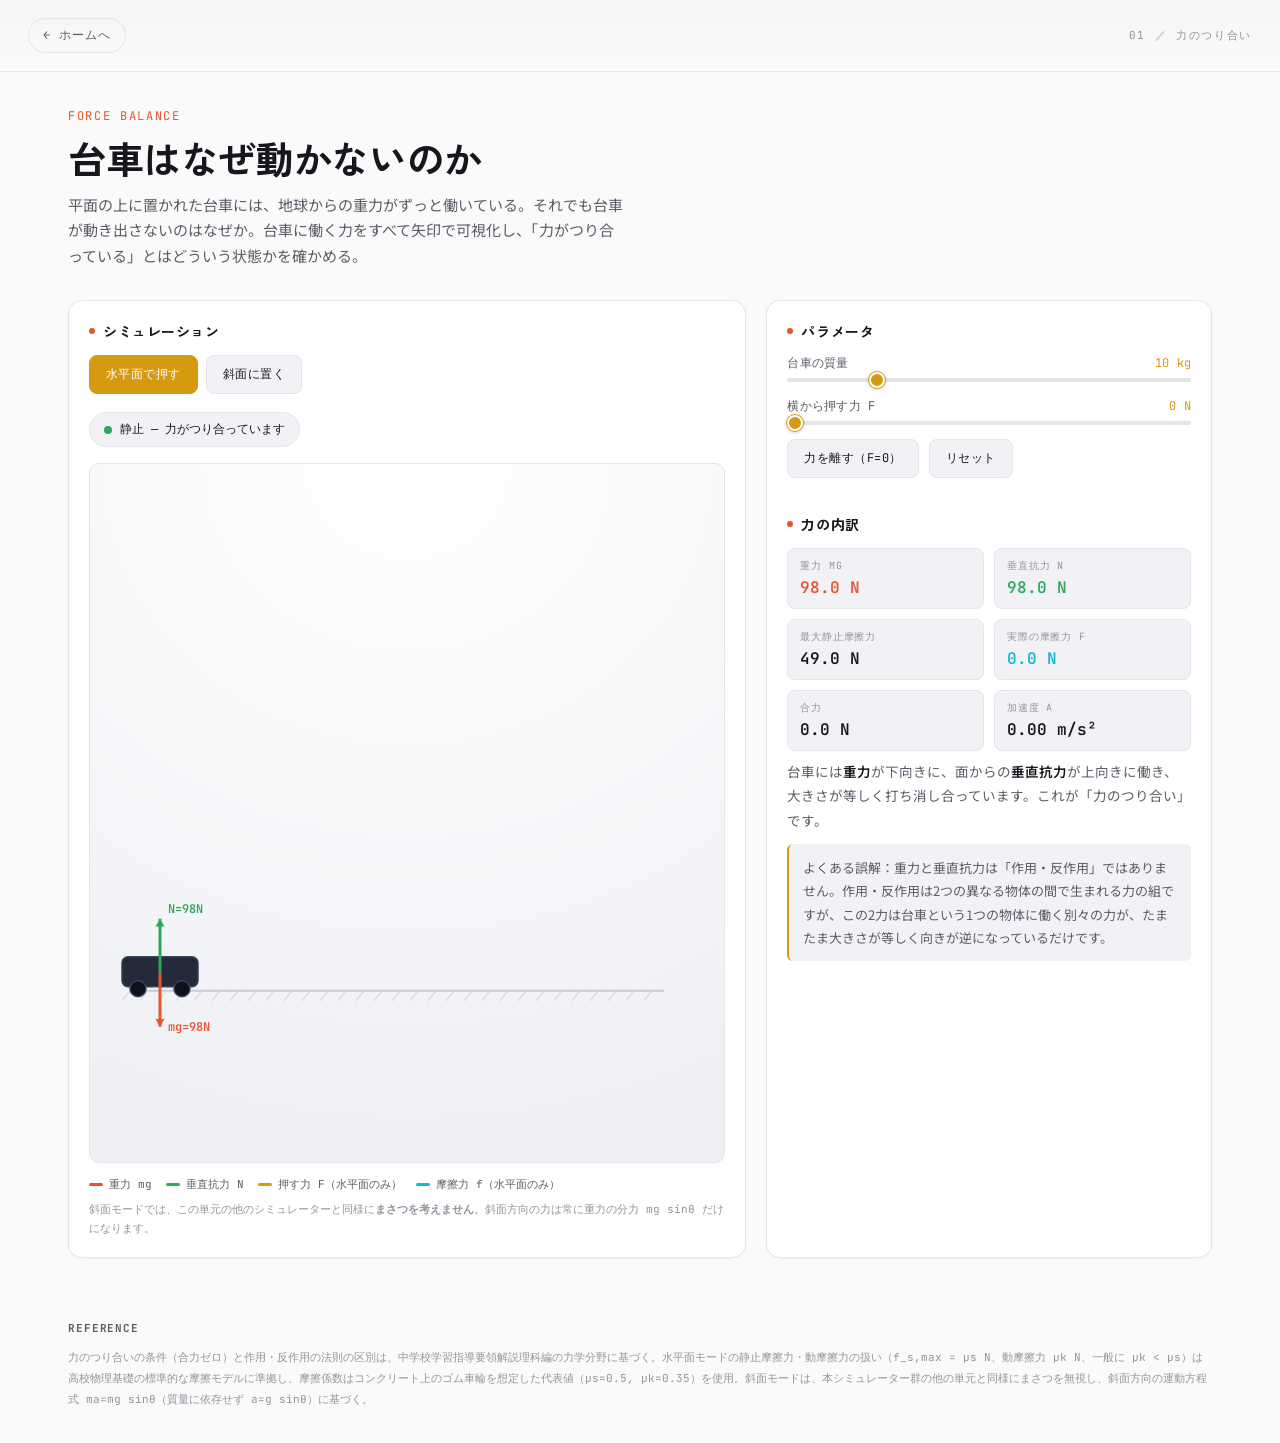
==== cart.html @ 37920cf5 "Add files via upload" ====
<!DOCTYPE html>
<html lang="ja">
<head>
<meta charset="UTF-8">
<meta name="viewport" content="width=device-width, initial-scale=1.0, viewport-fit=cover">
<link rel="manifest" href="manifest.json">
<link rel="icon" href="icons/favicon-32.png" sizes="32x32" type="image/png">
<link rel="icon" href="icons/favicon-16.png" sizes="16x16" type="image/png">
<link rel="apple-touch-icon" href="icons/apple-touch-icon.png">
<meta name="theme-color" content="#0a0e15">
<meta name="mobile-web-app-capable" content="yes">
<meta name="apple-mobile-web-app-capable" content="yes">
<meta name="apple-mobile-web-app-status-bar-style" content="black-translucent">
<meta name="apple-mobile-web-app-title" content="力のはたらき">
<title>台車はなぜ動かないのか ― 力のつり合い</title>
<link rel="preconnect" href="https://fonts.googleapis.com">
<link href="https://fonts.googleapis.com/css2?family=Zen+Kaku+Gothic+New:wght@500;700;900&family=Noto+Sans+JP:wght@400;500;700&family=JetBrains+Mono:wght@400;500&display=swap" rel="stylesheet">
<link rel="stylesheet" href="styles.css">
<style>
  :root{--accent:var(--force);}
  #stage{width:100%;height:680px;}
  .modebar{display:flex;gap:8px;margin-bottom:18px;}
  .statebadge{
    display:inline-flex;align-items:center;gap:8px;font-family:var(--font-mono);
    font-size:12px;padding:8px 14px;border-radius:100px;border:1px solid var(--border);
    background:var(--bg-panel-2);margin-bottom:16px;
  }
  .statebadge .lamp{width:8px;height:8px;border-radius:50%;background:var(--normal);}
  .statebadge.moving .lamp{background:var(--force);animation:blink 1s infinite;}
  @keyframes blink{50%{opacity:.3;}}
</style>
</head>
<body>

<div class="topbar">
  <a class="back" href="index.html">← ホームへ</a>
  <span class="unit-title">01 ／ 力のつり合い</span>
</div>

<div class="sim-header">
  <span class="eyebrow">Force Balance</span>
  <h1>台車はなぜ動かないのか</h1>
  <p>平面の上に置かれた台車には、地球からの重力がずっと働いている。それでも台車が動き出さないのはなぜか。台車に働く力をすべて矢印で可視化し、「力がつり合っている」とはどういう状態かを確かめる。</p>
</div>

<div class="layout">
  <div class="panel">
    <h2><span class="dot"></span>シミュレーション</h2>
    <div class="modebar">
      <button class="btn active" id="modeFlat">水平面で押す</button>
      <button class="btn" id="modeSlope">斜面に置く</button>
    </div>
    <div id="stateBadge" class="statebadge"><span class="lamp"></span><span id="stateText">静止 ― 力がつり合っています</span></div>
    <div class="stage"><canvas id="stage"></canvas></div>
    <div class="legend" style="margin-top:14px;">
      <div class="item"><span class="sw" style="background:var(--force);"></span>重力 mg</div>
      <div class="item"><span class="sw" style="background:var(--normal);"></span>垂直抗力 N</div>
      <div class="item"><span class="sw" style="background:var(--highlight);"></span>押す力 F（水平面のみ）</div>
      <div class="item"><span class="sw" style="background:var(--velocity);"></span>摩擦力 f（水平面のみ）</div>
    </div>
    <p style="font-family:var(--font-mono);font-size:11px;color:var(--text-faint);margin-top:8px;line-height:1.7;">
      斜面モードでは、この単元の他のシミュレーターと同様に<strong>まさつを考えません</strong>。斜面方向の力は常に重力の分力 mg sinθ だけになります。
    </p>
  </div>

  <div class="panel">
    <h2><span class="dot"></span>パラメータ</h2>
    <div class="controls">
      <div class="control">
        <label>台車の質量 <span class="val"><span id="massVal">10</span> kg</span></label>
        <input type="range" id="mass" min="2" max="40" value="10" step="1">
      </div>
      <div class="control" id="forceCtl">
        <label>横から押す力 F <span class="val"><span id="forceVal">0</span> N</span></label>
        <input type="range" id="force" min="0" max="200" value="0" step="1">
      </div>
    </div>
    <div class="btnrow" id="flatBtnRow" style="margin-top:14px;">
      <button class="btn" id="releaseForceBtn">力を離す（F=0）</button>
      <button class="btn" id="flatResetBtn">リセット</button>
    </div>
    <div class="controls" style="margin-top:14px;">
      <div class="control" id="angleCtl" style="display:none;">
        <label>斜面の角度 θ <span class="val"><span id="angleVal">30</span>°</span></label>
        <input type="range" id="angle" min="5" max="40" value="30" step="1">
      </div>
      <div class="control" id="slopeSubCtl" style="display:none;">
        <label>斜面のシナリオ</label>
        <div class="btnrow">
          <button class="btn active" id="subDown">下り坂（静止から放す）</button>
          <button class="btn" id="subUp">上り坂（勢いをつけて打ち出す）</button>
        </div>
      </div>
      <div class="control" id="pushCtl" style="display:none;">
        <label>打ち出す速さ <span class="val"><span id="pushVal">3.0</span> m/s</span></label>
        <input type="range" id="pushSpeed" min="0.5" max="6" value="3" step="0.1">
      </div>
    </div>
    <div class="btnrow" id="slopeBtnRow" style="display:none;margin-top:14px;">
      <button class="btn primary" id="releaseBtn">放す</button>
      <button class="btn" id="slopeResetBtn">リセット</button>
    </div>

    <h2 style="margin-top:22px;"><span class="dot"></span>力の内訳</h2>
    <div class="readout">
      <div class="item"><div class="k">重力 mg</div><div class="v force" id="rW">0 N</div></div>
      <div class="item"><div class="k">垂直抗力 N</div><div class="v normal" id="rN">0 N</div></div>
      <div class="item"><div class="k">最大静止摩擦力</div><div class="v" id="rFsMax">0 N</div></div>
      <div class="item"><div class="k">実際の摩擦力 f</div><div class="v velocity" id="rF">0 N</div></div>
      <div class="item"><div class="k">合力</div><div class="v" id="rNet">0 N</div></div>
      <div class="item"><div class="k">加速度 a</div><div class="v" id="rA">0.00 m/s²</div></div>
    </div>

    <div class="explain" id="explainText">
      台車には<strong>重力</strong>が下向きに、面からの<strong>垂直抗力</strong>が上向きに働き、大きさが等しく打ち消し合っています。これが「力のつり合い」です。
      <div class="note">よくある誤解：重力と垂直抗力は「作用・反作用」ではありません。作用・反作用は<strong>2つの異なる物体</strong>の間で生まれる力の組ですが、この2力は<strong>台車という1つの物体</strong>に働く別々の力が、たまたま大きさが等しく向きが逆になっているだけです。</div>
    </div>
  </div>
</div>

<footer class="source">
  <h3>Reference</h3>
  力のつり合いの条件（合力ゼロ）と作用・反作用の法則の区別は、中学校学習指導要領解説理科編の力学分野に基づく。水平面モードの静止摩擦力・動摩擦力の扱い（f_s,max = μs N、動摩擦力 μk N、一般に μk &lt; μs）は高校物理基礎の標準的な摩擦モデルに準拠し、摩擦係数はコンクリート上のゴム車輪を想定した代表値（μs=0.5, μk=0.35）を使用。斜面モードは、本シミュレーター群の他の単元と同様にまさつを無視し、斜面方向の運動方程式 ma=mg sinθ（質量に依存せず a=g sinθ）に基づく。
</footer>

<script>
const canvas=document.getElementById('stage');
const ctx=canvas.getContext('2d');
function resize(){
  const r=canvas.parentElement.getBoundingClientRect();
  canvas.width=r.width*devicePixelRatio; canvas.height=r.height*devicePixelRatio;
  canvas.style.width=r.width+'px'; canvas.style.height=r.height+'px';
  ctx.setTransform(devicePixelRatio,0,0,devicePixelRatio,0,0);
}
window.addEventListener('resize',resize);

const massEl=document.getElementById('mass'), forceEl=document.getElementById('force'), angleEl=document.getElementById('angle');
const massVal=document.getElementById('massVal'), forceVal=document.getElementById('forceVal'), angleVal=document.getElementById('angleVal');
const modeFlatBtn=document.getElementById('modeFlat'), modeSlopeBtn=document.getElementById('modeSlope');
const forceCtl=document.getElementById('forceCtl'), angleCtl=document.getElementById('angleCtl');
const slopeSubCtl=document.getElementById('slopeSubCtl'), pushCtl=document.getElementById('pushCtl');
const slopeBtnRow=document.getElementById('slopeBtnRow');
const subDownBtn=document.getElementById('subDown'), subUpBtn=document.getElementById('subUp');
const pushSpeedEl=document.getElementById('pushSpeed'), pushVal=document.getElementById('pushVal');
const releaseBtn=document.getElementById('releaseBtn'), slopeResetBtn=document.getElementById('slopeResetBtn');
const releaseForceBtn=document.getElementById('releaseForceBtn'), flatResetBtn=document.getElementById('flatResetBtn');
const stateBadge=document.getElementById('stateBadge'), stateText=document.getElementById('stateText');
const explainText=document.getElementById('explainText');

let mode='flat'; // 'flat' or 'slope'
let slopeScenario='down'; // 'down'(静止から放す) or 'up'(勢いをつけて打ち出す)
const g=9.8, muS=0.5, muK=0.35;
let cartX=0, cartV=0; // 水平面モード：面に沿った位置(m)
const CART_TRACK_M=8.0; // 水平面モードの走行可能距離(m)。摩擦で止まるまでの余裕を持たせて拡大。
let slopeD=0.15, slopeV=0, slopeRunning=false, slopeLanded=false, slopeToppedOut=false; // 斜面モード：斜面上端からの距離の割合(0=上端,1=下端)と速度(m/s、下向き正)
const SLOPE_LEN_M=3.0; // 斜面の実長(見た目のスケール用、m)

function resetSlope(){
  if(slopeScenario==='down'){ slopeD=0.06; slopeV=0; }
  else { slopeD=0.92; slopeV=0; }
  slopeRunning=false; slopeLanded=false; slopeToppedOut=false;
}
function resetFlat(){ cartX=0; cartV=0; forceEl.value=0; forceVal.textContent='0'; }

releaseForceBtn.onclick=()=>{ forceEl.value=0; forceVal.textContent='0'; };
flatResetBtn.onclick=()=>resetFlat();

modeFlatBtn.onclick=()=>{
  mode='flat'; modeFlatBtn.classList.add('active'); modeSlopeBtn.classList.remove('active');
  forceCtl.style.display=''; angleCtl.style.display='none'; slopeSubCtl.style.display='none';
  pushCtl.style.display='none'; slopeBtnRow.style.display='none';
  resetFlat();
};
modeSlopeBtn.onclick=()=>{
  mode='slope'; modeSlopeBtn.classList.add('active'); modeFlatBtn.classList.remove('active');
  forceCtl.style.display='none'; angleCtl.style.display=''; slopeSubCtl.style.display='';
  pushCtl.style.display = slopeScenario==='up'? '' : 'none';
  slopeBtnRow.style.display='';
  resetSlope();
};
subDownBtn.onclick=()=>{
  slopeScenario='down'; subDownBtn.classList.add('active'); subUpBtn.classList.remove('active');
  pushCtl.style.display='none'; releaseBtn.textContent='放す';
  resetSlope();
};
subUpBtn.onclick=()=>{
  slopeScenario='up'; subUpBtn.classList.add('active'); subDownBtn.classList.remove('active');
  pushCtl.style.display=''; releaseBtn.textContent='打ち出す';
  resetSlope();
};
releaseBtn.textContent='放す';
releaseBtn.onclick=()=>{
  if(slopeLanded || slopeToppedOut) resetSlope();
  if(slopeScenario==='up'){ slopeV=-parseFloat(pushSpeedEl.value); }
  slopeRunning=true;
};
slopeResetBtn.onclick=()=>resetSlope();

angleEl.addEventListener('input',()=>{angleVal.textContent=angleEl.value; resetSlope();});
pushSpeedEl.addEventListener('input',()=>pushVal.textContent=parseFloat(pushSpeedEl.value).toFixed(1));
massEl.addEventListener('input',()=>massVal.textContent=massEl.value);
forceEl.addEventListener('input',()=>forceVal.textContent=forceEl.value);

function arrow(x0,y0,x1,y1,color,label,labelOffset){
  const headlen=9;
  const dx=x1-x0, dy=y1-y0, angle=Math.atan2(dy,dx);
  ctx.strokeStyle=color; ctx.fillStyle=color; ctx.lineWidth=3;
  ctx.beginPath(); ctx.moveTo(x0,y0); ctx.lineTo(x1,y1); ctx.stroke();
  ctx.beginPath();
  ctx.moveTo(x1,y1);
  ctx.lineTo(x1-headlen*Math.cos(angle-Math.PI/6), y1-headlen*Math.sin(angle-Math.PI/6));
  ctx.lineTo(x1-headlen*Math.cos(angle+Math.PI/6), y1-headlen*Math.sin(angle+Math.PI/6));
  ctx.closePath(); ctx.fill();
  if(label){
    ctx.font='600 12px "JetBrains Mono",monospace';
    ctx.fillStyle=color;
    const lo=labelOffset||[8,-8];
    ctx.fillText(label,x1+lo[0],y1+lo[1]);
  }
}

function step(dt){
  const m=parseFloat(massEl.value);
  let a=0;
  if(mode==='flat'){
    const F=parseFloat(forceEl.value);
    const N=m*g;
    const fsMax=muS*N;
    let f, net;
    if(cartV===0 && Math.abs(F)<=fsMax){
      f=F; net=0; a=0;
    } else {
      f=Math.sign(cartV||F)*muK*N;
      net=F-f; a=net/m;
    }
    cartV+=a*dt;
    if(cartV<0)cartV=0;
    cartX+=cartV*dt;
    if(cartX>CART_TRACK_M){cartX=CART_TRACK_M;cartV=0;}
    document.getElementById('rW').textContent=(m*g).toFixed(1)+' N';
    document.getElementById('rN').textContent=N.toFixed(1)+' N';
    document.getElementById('rFsMax').textContent=fsMax.toFixed(1)+' N';
    document.getElementById('rF').textContent=f.toFixed(1)+' N';
    document.getElementById('rNet').textContent=net.toFixed(1)+' N';
    document.getElementById('rA').textContent=a.toFixed(2)+' m/s²';
    if(cartV>0.01 && net>0.01){
      stateBadge.classList.add('moving'); stateText.textContent='動いている ― 加速しています';
      explainText.innerHTML='押す力 <strong>F</strong> が動摩擦力 <strong>μk N</strong> より大きいため、動いている向きに合力が生じ、<strong>速さがどんどん増して</strong>います。';
    } else if(cartV>0.01){
      stateBadge.classList.add('moving'); stateText.textContent='動いている ― 摩擦で減速しています';
      explainText.innerHTML= F===0
        ? '力を離したので、進む向きと逆向きの<strong>動摩擦力 μk N</strong> だけが働き続け、台車は<strong>だんだん遅く</strong>なっています。摩擦は運動エネルギーを熱に変えながら、やがて台車を止めます。'
        : '押す力 <strong>F</strong> より動摩擦力 <strong>μk N</strong> の方が大きいため、進む向きと逆に合力が生じ、台車は<strong>だんだん遅く</strong>なっています。';
    } else {
      stateBadge.classList.remove('moving'); stateText.textContent='静止 ― 力がつり合っています';
      if(F===0){
        explainText.innerHTML='台車には<strong>重力</strong>が下向きに、面からの<strong>垂直抗力</strong>が上向きに働き、大きさが等しく打ち消し合っています。これが「力のつり合い」です。<div class="note">よくある誤解：重力と垂直抗力は「作用・反作用」ではありません。作用・反作用は2つの異なる物体の間で生まれる力の組ですが、この2力は台車という1つの物体に働く別々の力が、たまたま大きさが等しく向きが逆になっているだけです。</div>';
      } else {
        explainText.innerHTML='押す力 <strong>F</strong> に対して、面からの<strong>静止摩擦力</strong>が同じ大きさで逆向きに生まれ、台車を動かないように押し返しています。静止摩擦力は最大値（μs N）まで、押す力に合わせて自動的に大きさを変えます。';
      }
    }
  } else {
    const theta=parseFloat(angleEl.value)*Math.PI/180;
    const N=m*g*Math.cos(theta);
    const Wpar=m*g*Math.sin(theta); // 常に「下り向き」を正とする、重力の斜面方向成分
    // この斜面はまさつを考えない(空気抵抗と同様に無視する)。
    // よって斜面方向の力はつねに mg sinθ だけで、加速度は速さの向きによらず
    // つねに「下り向き」に a = g sinθ の一定値になる。
    a = g*Math.sin(theta);

    if(slopeRunning){
      slopeV += a*dt;
      slopeD += (slopeV*dt)/SLOPE_LEN_M; // 0(上端)〜1(下端)の比率で位置を管理
      if(slopeD<=0){ slopeD=0; slopeV=0; slopeRunning=false; slopeToppedOut=true; }
      if(slopeD>=1){ slopeD=1; slopeV=0; slopeRunning=false; slopeLanded=true; }
    }

    document.getElementById('rW').textContent=(m*g).toFixed(1)+' N';
    document.getElementById('rN').textContent=N.toFixed(1)+' N';
    document.getElementById('rFsMax').textContent='考えない';
    document.getElementById('rF').textContent='0 N（まさつなし）';
    document.getElementById('rNet').textContent=Wpar.toFixed(1)+' N';
    document.getElementById('rA').textContent=a.toFixed(2)+' m/s²（常に下り向き）';

    if(!slopeRunning && slopeLanded){
      stateBadge.classList.remove('moving'); stateText.textContent='ふもとに到達 ― リセットして再実行できます';
      explainText.innerHTML='まさつを考えないため、下向きの分力 <strong>mg sinθ</strong> だけがそのまま合力になり、下る間ずっと一定の加速度で<strong>加速し続け</strong>ました。';
    } else if(!slopeRunning && slopeToppedOut){
      stateBadge.classList.remove('moving'); stateText.textContent='斜面の上端を飛び出しました ― リセットして再実行できます';
      explainText.innerHTML='この角度では、打ち出した勢いに対して重力の分力（減速させる力）が小さすぎたため、頂上で止まりきらずに斜面の上端まで達しました。角度を大きくするか、打ち出す速さを小さくすると、斜面の途中で折り返す様子を確認できます。';
    } else if(!slopeRunning){
      stateBadge.classList.remove('moving'); stateText.textContent='静止 ― 準備完了';
      explainText.innerHTML=slopeScenario==='down'
        ? '「放す」を押すと、まさつを考えないこの斜面では、どんな角度でも必ず滑り出します。'
        : '「打ち出す」を押すと、台車は斜面を勢いよく登り始めます。';
    } else if(slopeV>0.03){
      stateBadge.classList.add('moving'); stateText.textContent='下向きに移動中 ― 加速しています';
      explainText.innerHTML='まさつが無いため、下向きの分力 <strong>mg sinθ</strong> がそのまま合力になり、下る間<strong>速さがどんどん増して</strong>います。';
    } else if(slopeV<-0.03){
      stateBadge.classList.add('moving'); stateText.textContent='上向きに移動中 ― 減速しています';
      explainText.innerHTML='台車が斜面を登っている間も、重力の分力 <strong>mg sinθ</strong> は常に下向きに働くため、上向きの速さはどんどん<strong>小さくなり</strong>ます。';
    } else {
      stateBadge.classList.remove('moving'); stateText.textContent='最高点 ― 一瞬静止しています';
      explainText.innerHTML='登り切って速さが0になった瞬間です。まさつが無いこの斜面では、静止しているのはこの一瞬だけで、次の瞬間には重力の分力によって<strong>必ず下向きに滑り始め</strong>ます。';
    }
  }
}

function draw(){
  const w=canvas.clientWidth, h=canvas.clientHeight;
  ctx.clearRect(0,0,w,h);
  const m=parseFloat(massEl.value);

  if(mode==='flat'){
    const groundY=h*0.76;
    const marginL=70, marginR=120; // 右側は力の矢印・ラベル分の余白
    const pxPerMeter=(w-marginL-marginR)/CART_TRACK_M; // 走行距離いっぱいに画面幅を使う
    ctx.strokeStyle='#c9c9d3'; ctx.lineWidth=2;
    ctx.beginPath(); ctx.moveTo(marginL-30,groundY); ctx.lineTo(w-marginR+60,groundY); ctx.stroke();
    for(let x=marginL-30;x<w-marginR+60;x+=18){ctx.beginPath();ctx.moveTo(x,groundY);ctx.lineTo(x-8,groundY+10);ctx.strokeStyle='#dcdce4';ctx.lineWidth=1.5;ctx.stroke();}

    const cx=marginL+cartX*pxPerMeter;
    const cy=groundY;
    // cart body
    ctx.fillStyle='#232a3a'; ctx.strokeStyle='#3a4258'; ctx.lineWidth=1.5;
    roundRect(cx-38,cy-34,76,30,6); ctx.fill(); ctx.stroke();
    ctx.fillStyle='#0d1119';
    circle(cx-22,cy-2,8); ctx.fill();
    circle(cx+22,cy-2,8); ctx.fill();
    ctx.strokeStyle='#3a4258'; circle(cx-22,cy-2,8); ctx.stroke();
    circle(cx+22,cy-2,8); ctx.stroke();

    const F=parseFloat(forceEl.value);
    const N=m*g, fsMax=muS*N;
    const f = (cartV===0 && Math.abs(F)<=fsMax) ? F : Math.sign(cartV||F)*muK*N;

    // weight
    arrow(cx,cy-18,cx,cy-18+Math.min(m*g,60)*0.9,getCss('--force'),'mg='+(m*g).toFixed(0)+'N',[8,4]);
    // normal
    arrow(cx,cy-18,cx,cy-18-Math.min(N,60)*0.9,getCss('--normal'),'N='+N.toFixed(0)+'N',[8,-6]);
    // applied force
    if(F>0.5) arrow(cx+42,cy-18,cx+42+Math.min(F,120)*0.45,cy-18,getCss('--highlight'),'F='+F.toFixed(0)+'N',[4,-6]);
    // friction
    if(Math.abs(f)>0.5) arrow(cx-42,cy-18,cx-42-Math.min(Math.abs(f),120)*0.45,cy-18,getCss('--velocity'),'f='+f.toFixed(0)+'N',[-70,-6]);

  } else {
    const theta=parseFloat(angleEl.value)*Math.PI/180;
    // 上端付近では垂直抗力の矢印が上に、下端付近では重力の矢印が下に伸びるため、
    // どちらの端(＝下り坂の開始点・上り坂の開始点)でも矢印が画面からはみ出さないよう、
    // 上下に大きめの余白をとる。軸の矢じるし分の余白もあわせて確保する。
    const marginL=70, marginTop=110, marginR=90, marginBottom=95;
    const topX=marginL, topY=marginTop;
    const len=Math.min(w-marginL-marginR, h-marginTop-marginBottom); // 使える範囲いっぱいに斜面を伸ばす
    const baseX=topX+len*Math.cos(theta), baseY=topY+len*Math.sin(theta);
    const originX=topX, originY=baseY; // 縦軸と横軸の交点(原点)

    // 縦軸(y軸)：原点から上向き、矢じるし付き
    const axisColor='#4a5268';
    ctx.strokeStyle=axisColor; ctx.fillStyle=axisColor; ctx.lineWidth=1.8;
    ctx.beginPath(); ctx.moveTo(originX,originY+14); ctx.lineTo(originX,topY-34); ctx.stroke();
    drawArrowHead(originX,topY-34,-Math.PI/2,axisColor);
    ctx.font='600 12px "JetBrains Mono",monospace'; ctx.fillStyle=axisColor;
    ctx.fillText('高さ',originX+8,topY-36);

    // 横軸(x軸)：原点から右向き、矢じるし付き
    ctx.beginPath(); ctx.moveTo(originX-14,originY); ctx.lineTo(baseX+40,originY); ctx.stroke();
    drawArrowHead(baseX+40,originY,0,axisColor);
    ctx.fillText('水平距離',baseX-30,originY+22);

    // 軸の目盛り(斜面の実長を等分して表示)
    ctx.strokeStyle=axisColor; ctx.lineWidth=1.2; ctx.font='10px "JetBrains Mono",monospace'; ctx.fillStyle='#5a6376';
    for(let i=1;i<=4;i++){
      const ty=topY+(originY-topY)*i/4;
      ctx.beginPath(); ctx.moveTo(originX-5,ty); ctx.lineTo(originX+5,ty); ctx.stroke();
      const tx=originX+(baseX-originX)*i/4;
      ctx.beginPath(); ctx.moveTo(tx,originY-5); ctx.lineTo(tx,originY+5); ctx.stroke();
    }

    // 斜面(＝軸に立てた直角三角形の斜辺／左上＝高い方、右下＝低い方)
    ctx.strokeStyle='#c9c9d3'; ctx.lineWidth=3;
    ctx.beginPath(); ctx.moveTo(topX,topY); ctx.lineTo(baseX,baseY); ctx.stroke();
    // 三角形の残り一辺(高さを示す破線)
    ctx.strokeStyle='#dcdce4'; ctx.setLineDash([3,4]); ctx.lineWidth=1.5;
    ctx.beginPath(); ctx.moveTo(topX,topY); ctx.lineTo(originX,originY); ctx.stroke();
    ctx.setLineDash([]);

    // 底辺(横軸)と斜面のなす角θを、底辺の頂点(baseX,baseY)に弧と数値で表示
    const arcR=34;
    ctx.strokeStyle=getCss('--highlight'); ctx.lineWidth=1.6;
    ctx.beginPath(); ctx.arc(baseX,baseY,arcR,Math.PI,Math.PI+theta); ctx.stroke();
    ctx.fillStyle=getCss('--highlight'); ctx.font='600 12px "JetBrains Mono",monospace';
    ctx.fillText('θ='+angleEl.value+'°',baseX-arcR-56,baseY-10);

    // 地面のハッチング
    ctx.strokeStyle='#dcdce4'; ctx.lineWidth=1.5;
    for(let x=originX-14;x<baseX+40;x+=16){ctx.beginPath();ctx.moveTo(x,originY);ctx.lineTo(x-8,originY+10);ctx.stroke();}

    const dPx=slopeD*len;
    const px=topX+dPx*Math.cos(theta), py=topY+dPx*Math.sin(theta);
    ctx.save();
    ctx.translate(px,py); ctx.rotate(theta);
    ctx.fillStyle='#232a3a'; ctx.strokeStyle='#3a4258'; ctx.lineWidth=1.5;
    roundRect(-30,-30,60,26,5); ctx.fill(); ctx.stroke();
    ctx.fillStyle='#0d1119';
    circle(-16,0,7); ctx.fill(); circle(16,0,7); ctx.fill();
    ctx.strokeStyle='#3a4258'; circle(-16,0,7); ctx.stroke(); circle(16,0,7); ctx.stroke();
    ctx.restore();

    const N=m*g*Math.cos(theta);
    const normalDir=[Math.sin(theta),-Math.cos(theta)]; // 斜面から離れる向き(外向き法線)

    // 重力(常に真下)
    arrow(px,py-14,px,py-14+Math.min(m*g,60)*0.9,getCss('--force'),'mg',[8,6]);
    // 垂直抗力(斜面から外向き)
    arrow(px,py-14,px+normalDir[0]*Math.min(N,60)*0.9,py-14+normalDir[1]*Math.min(N,60)*0.9,getCss('--normal'),'N',[-6,-14]);
    // まさつは考えないため、摩擦力の矢印は表示しない
  }
}
function getCss(v){return getComputedStyle(document.documentElement).getPropertyValue(v).trim();}
function roundRect(x,y,w,h,r){ctx.beginPath();ctx.moveTo(x+r,y);ctx.arcTo(x+w,y,x+w,y+h,r);ctx.arcTo(x+w,y+h,x,y+h,r);ctx.arcTo(x,y+h,x,y,r);ctx.arcTo(x,y,x+w,y,r);ctx.closePath();}
function circle(x,y,r){ctx.beginPath();ctx.arc(x,y,r,0,Math.PI*2);}
function drawArrowHead(x,y,angle,color){
  const headlen=8;
  ctx.fillStyle=color;
  ctx.beginPath();
  ctx.moveTo(x,y);
  ctx.lineTo(x-headlen*Math.cos(angle-Math.PI/6), y-headlen*Math.sin(angle-Math.PI/6));
  ctx.lineTo(x-headlen*Math.cos(angle+Math.PI/6), y-headlen*Math.sin(angle+Math.PI/6));
  ctx.closePath(); ctx.fill();
}

let last=performance.now();
function loop(t){
  const dt=Math.min((t-last)/1000,0.033); last=t;
  step(dt); draw();
  requestAnimationFrame(loop);
}
resize();
requestAnimationFrame(loop);
</script>
<script>
if('serviceWorker' in navigator){
  window.addEventListener('load',()=>{
    navigator.serviceWorker.register('sw.js').catch(()=>{});
  });
}
</script>
</body>
</html>
---- styles.css ----
:root{
  --bg:#fafafa;
  --bg-panel:#ffffff;
  --bg-panel-2:#f2f2f6;
  --border:#e4e4ea;
  --text:#16161d;
  --text-dim:#5c5c68;
  --text-faint:#93939e;
  --force:#e8542e;
  --velocity:#0fb8d6;
  --normal:#2fa85f;
  --highlight:#d69a12;
  --water:#1f8fd9;
  --font-display:'Zen Kaku Gothic New','Noto Sans JP',sans-serif;
  --font-body:'Noto Sans JP',sans-serif;
  --font-mono:'JetBrains Mono',monospace;
}
*{box-sizing:border-box;margin:0;padding:0;}
html,body{height:100%;}
body{
  background:var(--bg);
  color:var(--text);
  font-family:var(--font-body);
  -webkit-font-smoothing:antialiased;
  min-height:100vh;
}
a{color:inherit;text-decoration:none;}
::selection{background:var(--force);color:#fff;}

.topbar{
  display:flex;align-items:center;justify-content:space-between;
  padding:18px 28px;
  border-bottom:1px solid var(--border);
  background:linear-gradient(180deg,rgba(20,20,30,.02),transparent);
}
.topbar .back{
  font-family:var(--font-mono);
  font-size:12px;letter-spacing:.08em;
  color:var(--text-dim);
  display:flex;align-items:center;gap:8px;
  padding:8px 14px;border:1px solid var(--border);border-radius:100px;
  transition:.2s;
}
.topbar .back:hover{color:var(--text);border-color:var(--text-dim);background:var(--bg-panel-2);}
.topbar .unit-title{
  font-family:var(--font-mono);font-size:11px;letter-spacing:.15em;
  color:var(--text-faint);text-transform:uppercase;
}

.sim-header{padding:36px 28px 8px;max-width:1200px;margin:0 auto;}
.sim-header .eyebrow{
  font-family:var(--font-mono);font-size:12px;letter-spacing:.14em;
  color:var(--accent,var(--force));text-transform:uppercase;margin-bottom:10px;
  display:block;
}
.sim-header h1{
  font-family:var(--font-display);font-weight:700;
  font-size:clamp(24px,3.4vw,38px);line-height:1.25;letter-spacing:-.01em;
}
.sim-header p{
  color:var(--text-dim);margin-top:10px;font-size:15px;line-height:1.7;max-width:70ch;
}

.layout{
  max-width:1200px;margin:0 auto;padding:24px 28px 60px;
  display:grid;grid-template-columns:1.5fr 1fr;gap:20px;
}
@media (max-width:900px){.layout{grid-template-columns:1fr;}}

.panel{
  background:var(--bg-panel);
  border:1px solid var(--border);
  border-radius:14px;
  padding:20px;
  box-shadow:0 1px 3px rgba(20,20,30,.04);
}
.panel h2{
  font-family:var(--font-display);font-size:14px;letter-spacing:.04em;
  color:var(--text);margin-bottom:14px;
  display:flex;align-items:center;gap:8px;
}
.panel h2 .dot{width:6px;height:6px;border-radius:50%;background:var(--force);display:inline-block;}

.stage{
  background:radial-gradient(120% 100% at 50% 0%,#ffffff 0%,#eef0f4 100%);
  border-radius:10px;border:1px solid var(--border);
  position:relative;overflow:hidden;
}

.controls{display:flex;flex-direction:column;gap:16px;}
.control{display:flex;flex-direction:column;gap:6px;}
.control label{
  font-size:12px;color:var(--text-dim);display:flex;justify-content:space-between;
  font-family:var(--font-mono);letter-spacing:.02em;
}
.control label .val{color:var(--highlight);}
input[type=range]{
  -webkit-appearance:none;width:100%;height:4px;border-radius:2px;
  background:var(--border);outline:none;
}
input[type=range]::-webkit-slider-thumb{
  -webkit-appearance:none;width:16px;height:16px;border-radius:50%;
  background:var(--highlight);cursor:pointer;border:2px solid #ffffff;
  box-shadow:0 0 0 1px var(--highlight), 0 1px 4px rgba(20,20,30,.25);
}
input[type=range]::-moz-range-thumb{
  width:16px;height:16px;border-radius:50%;background:var(--highlight);
  cursor:pointer;border:2px solid #ffffff;
  box-shadow:0 1px 4px rgba(20,20,30,.25);
}

/* タブレット・タッチ端末向け：スライダーのつまみとボタンを指で操作しやすいサイズに拡大 */
@media (pointer:coarse){
  input[type=range]{height:6px;}
  input[type=range]::-webkit-slider-thumb{width:26px;height:26px;}
  input[type=range]::-moz-range-thumb{width:26px;height:26px;}
  button.btn{padding:13px 18px;font-size:13px;}
  .topbar .back{padding:11px 16px;}
}
@media (max-width:600px){
  .topbar{padding:14px 18px;}
  .sim-header{padding:26px 18px 6px;}
  .layout{padding:18px 18px 44px;gap:16px;}
  .panel{padding:16px;}
}

.btnrow{display:flex;gap:10px;flex-wrap:wrap;}
button.btn{
  font-family:var(--font-mono);font-size:12px;letter-spacing:.04em;
  background:var(--bg-panel-2);color:var(--text);
  border:1px solid var(--border);border-radius:8px;padding:10px 16px;
  cursor:pointer;transition:.15s;
}
button.btn:hover{border-color:var(--text-dim);}
button.btn.primary{background:var(--force);color:#fff;border-color:var(--force);font-weight:700;}
button.btn.primary:hover{filter:brightness(1.08);}
button.btn.active{background:var(--highlight);color:#fff;border-color:var(--highlight);}

.readout{
  display:grid;grid-template-columns:1fr 1fr;gap:10px;
  font-family:var(--font-mono);font-size:12px;
}
.readout .item{
  background:var(--bg-panel-2);border:1px solid var(--border);border-radius:8px;
  padding:10px 12px;
}
.readout .item .k{color:var(--text-faint);font-size:10px;letter-spacing:.08em;text-transform:uppercase;margin-bottom:4px;}
.readout .item .v{color:var(--text);font-size:16px;font-weight:600;}
.readout .item .v.force{color:var(--force);}
.readout .item .v.velocity{color:var(--velocity);}
.readout .item .v.normal{color:var(--normal);}

.legend{display:flex;flex-wrap:wrap;gap:14px;font-family:var(--font-mono);font-size:11px;color:var(--text-dim);}
.legend .item{display:flex;align-items:center;gap:6px;}
.legend .sw{width:14px;height:3px;border-radius:2px;}

.explain{
  margin-top:8px;font-size:13.5px;line-height:1.8;color:var(--text-dim);
}
.explain strong{color:var(--text);font-weight:600;}
.explain .note{
  margin-top:12px;padding:12px 14px;background:var(--bg-panel-2);
  border-left:2px solid var(--highlight);border-radius:6px;font-size:13px;
}

footer.source{
  max-width:1200px;margin:0 auto;padding:0 28px 40px;
  font-family:var(--font-mono);font-size:11px;color:var(--text-faint);line-height:1.9;
}
footer.source h3{font-size:11px;color:var(--text-dim);letter-spacing:.08em;margin-bottom:8px;text-transform:uppercase;}
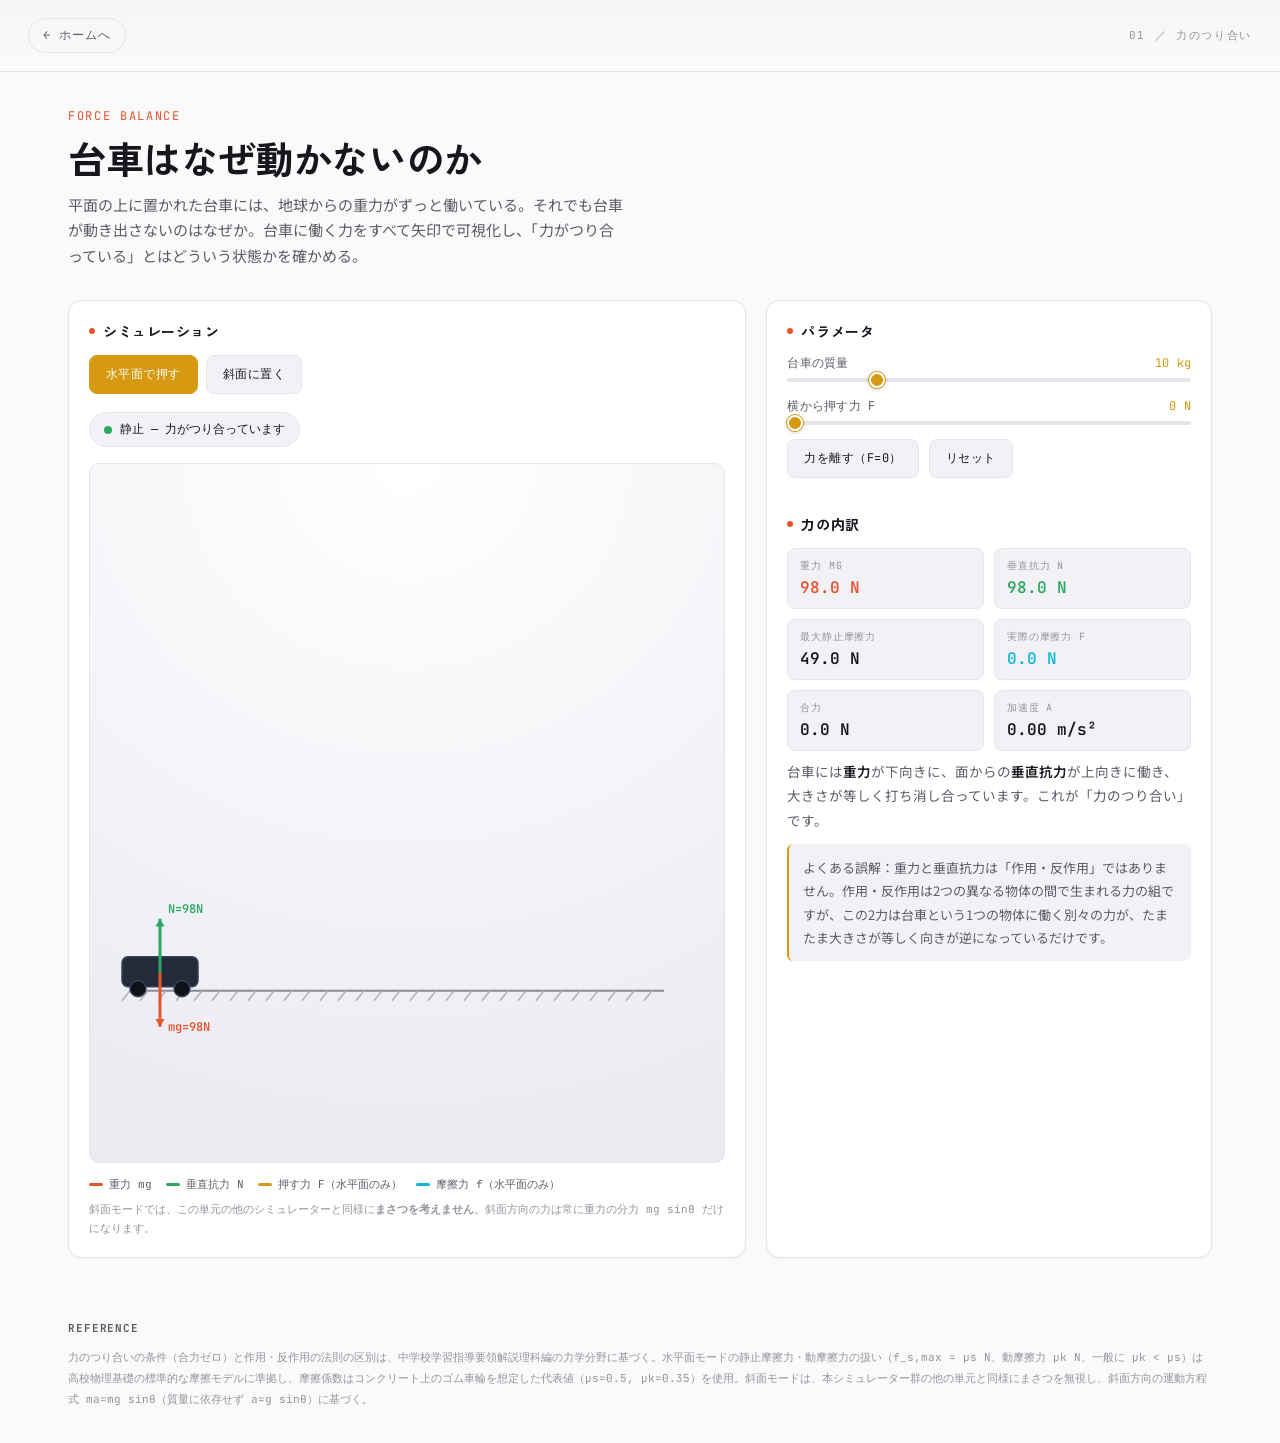
==== commit b8cdd428: "Add files via upload" ====
--- a/cart.html
+++ b/cart.html
@@ -315,9 +315,9 @@
     const groundY=h*0.76;
     const marginL=70, marginR=120; // 右側は力の矢印・ラベル分の余白
     const pxPerMeter=(w-marginL-marginR)/CART_TRACK_M; // 走行距離いっぱいに画面幅を使う
-    ctx.strokeStyle='#c9c9d3'; ctx.lineWidth=2;
+    ctx.strokeStyle='#8a8a96'; ctx.lineWidth=2;
     ctx.beginPath(); ctx.moveTo(marginL-30,groundY); ctx.lineTo(w-marginR+60,groundY); ctx.stroke();
-    for(let x=marginL-30;x<w-marginR+60;x+=18){ctx.beginPath();ctx.moveTo(x,groundY);ctx.lineTo(x-8,groundY+10);ctx.strokeStyle='#dcdce4';ctx.lineWidth=1.5;ctx.stroke();}
+    for(let x=marginL-30;x<w-marginR+60;x+=18){ctx.beginPath();ctx.moveTo(x,groundY);ctx.lineTo(x-8,groundY+10);ctx.strokeStyle='#b0b0bb';ctx.lineWidth=1.5;ctx.stroke();}
 
     const cx=marginL+cartX*pxPerMeter;
     const cy=groundY;
@@ -377,10 +377,10 @@
     }
 
     // 斜面(＝軸に立てた直角三角形の斜辺／左上＝高い方、右下＝低い方)
-    ctx.strokeStyle='#c9c9d3'; ctx.lineWidth=3;
+    ctx.strokeStyle='#8a8a96'; ctx.lineWidth=3;
     ctx.beginPath(); ctx.moveTo(topX,topY); ctx.lineTo(baseX,baseY); ctx.stroke();
     // 三角形の残り一辺(高さを示す破線)
-    ctx.strokeStyle='#dcdce4'; ctx.setLineDash([3,4]); ctx.lineWidth=1.5;
+    ctx.strokeStyle='#b0b0bb'; ctx.setLineDash([3,4]); ctx.lineWidth=1.5;
     ctx.beginPath(); ctx.moveTo(topX,topY); ctx.lineTo(originX,originY); ctx.stroke();
     ctx.setLineDash([]);
 
@@ -392,7 +392,7 @@
     ctx.fillText('θ='+angleEl.value+'°',baseX-arcR-56,baseY-10);
 
     // 地面のハッチング
-    ctx.strokeStyle='#dcdce4'; ctx.lineWidth=1.5;
+    ctx.strokeStyle='#b0b0bb'; ctx.lineWidth=1.5;
     for(let x=originX-14;x<baseX+40;x+=16){ctx.beginPath();ctx.moveTo(x,originY);ctx.lineTo(x-8,originY+10);ctx.stroke();}
 
     const dPx=slopeD*len;
--- a/styles.css
+++ b/styles.css
@@ -82,7 +82,7 @@
 .panel h2 .dot{width:6px;height:6px;border-radius:50%;background:var(--force);display:inline-block;}
 
 .stage{
-  background:radial-gradient(120% 100% at 50% 0%,#ffffff 0%,#eef0f4 100%);
+  background:radial-gradient(120% 100% at 50% 0%,#ffffff 0%,#e9ebf1 100%);
   border-radius:10px;border:1px solid var(--border);
   position:relative;overflow:hidden;
 }
